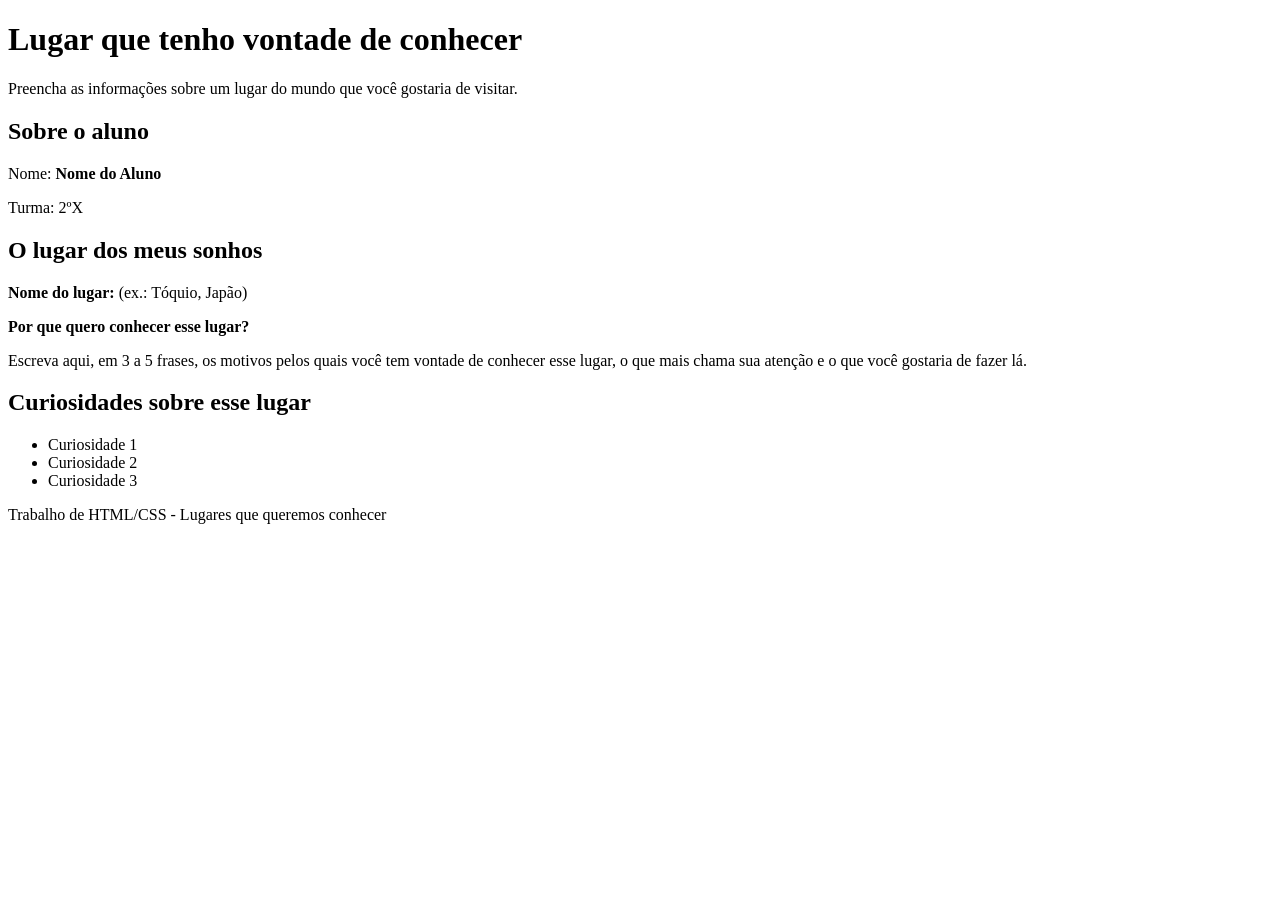
==== index.html @ 08b87584 "Subindo index.html" ====
<!DOCTYPE html>
<html lang="pt-BR">
<head>
    <meta charset="UTF-8">
    <title>Lugar que quero conhecer</title>
    <link rel="stylesheet" href="style.css">
</head>
<body>

<header>
    <h1>Lugar que tenho vontade de conhecer</h1>
    <p>Preencha as informações sobre um lugar do mundo que você gostaria de visitar.</p>
</header>

<main>
    <section id="aluno">
        <h2>Sobre o aluno</h2>
        <p>Nome: <strong>Nome do Aluno</strong></p>
        <p>Turma: 2ºX</p>
    </section>

    <section id="lugar">
        <h2>O lugar dos meus sonhos</h2>
        <p><strong>Nome do lugar:</strong> (ex.: Tóquio, Japão)</p>
        <p><strong>Por que quero conhecer esse lugar?</strong></p>
        <p>
            Escreva aqui, em 3 a 5 frases, os motivos pelos quais você tem vontade de conhecer esse lugar,
            o que mais chama sua atenção e o que você gostaria de fazer lá.
        </p>
    </section>

    <section id="curiosidades">
        <h2>Curiosidades sobre esse lugar</h2>
        <ul>
            <li>Curiosidade 1</li>
            <li>Curiosidade 2</li>
            <li>Curiosidade 3</li>
        </ul>
    </section>
</main>

<footer>
    <p>Trabalho de HTML/CSS - Lugares que queremos conhecer</p>
</footer>

</body>
</html>
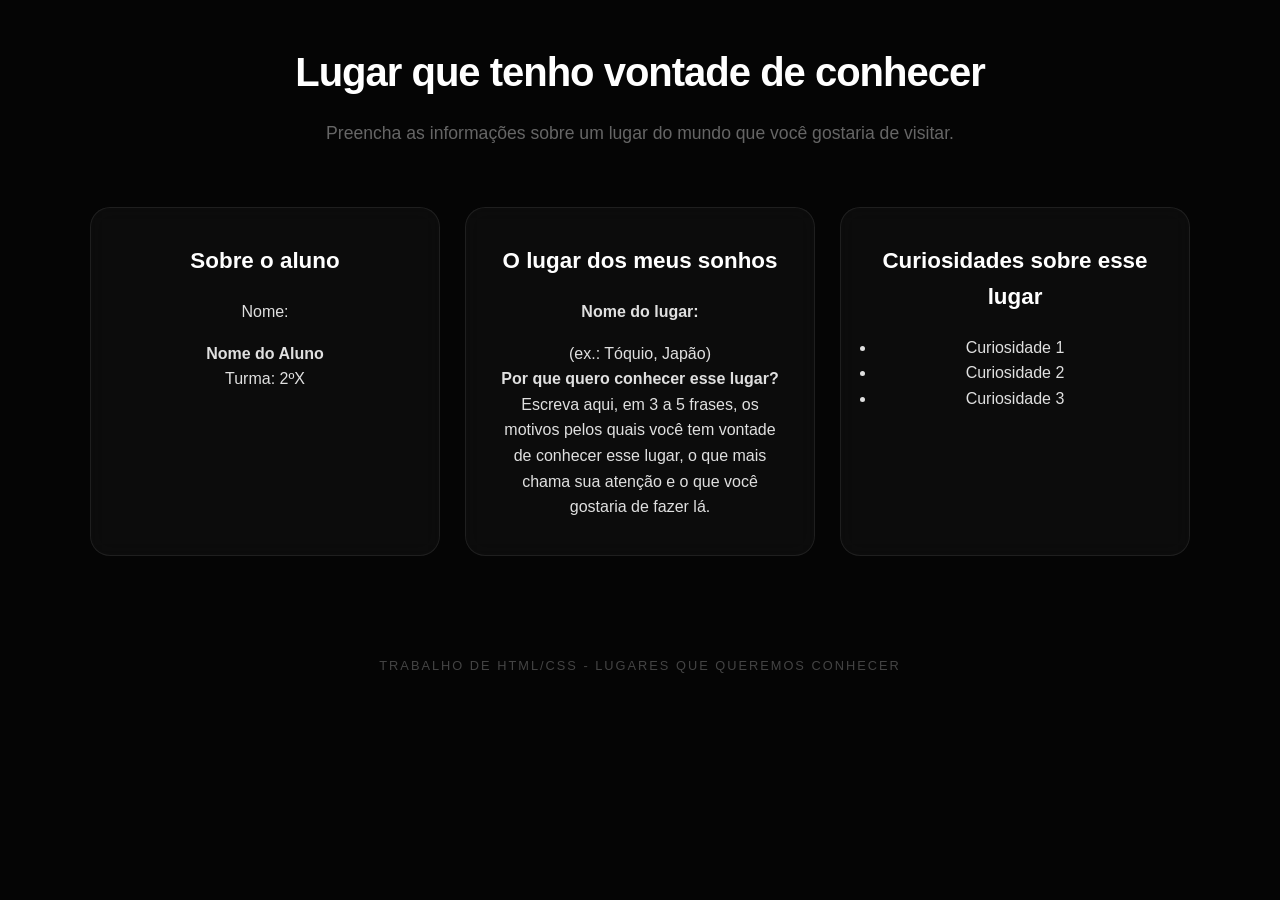
==== commit 9e611fbf: "subindo parte JuliaWatanabe" ====
--- a/index.html
+++ b/index.html
@@ -3,7 +3,7 @@
 <head>
     <meta charset="UTF-8">
     <title>Lugar que quero conhecer</title>
-    <link rel="stylesheet" href="style.css">
+    <link rel="stylesheet" href="style/style.css">
 </head>
 <body>
 
--- a/style/style.css
+++ b/style/style.css
@@ -0,0 +1,110 @@
+
+* {
+    margin: 0;
+    padding: 0;
+    box-sizing: border-box;
+    font-family: 'Inter', -apple-system, BlinkMacSystemFont, 'Segoe UI', Roboto, sans-serif;
+}
+
+body {
+    background-color: #050505; 
+    color: #e0e0e0;
+    line-height: 1.6;
+    display: flex;
+    flex-direction: column;
+    align-items: center;
+    min-height: 100vh;
+    padding: 40px 20px;
+}
+
+header {
+    text-align: center;
+    margin-bottom: 60px;
+    max-width: 800px;
+}
+
+header h1 {
+    font-size: 2.5rem;
+    font-weight: 700;
+    color: #ffffff;
+    letter-spacing: -1px;
+    margin-bottom: 15px;
+}
+
+header p {
+    color: #666;
+    font-size: 1.1rem;
+}
+
+main {
+    display: grid;
+    grid-template-columns: repeat(auto-fit, minmax(300px, 1fr));
+    gap: 25px;
+    width: 100%;
+    max-width: 1100px;
+}
+
+section {
+    background: rgba(255, 255, 255, 0.03); 
+    border: 1px solid rgba(255, 255, 255, 0.08); 
+    border-radius: 20px;
+    padding: 35px;
+    text-align: center;
+    backdrop-filter: blur(10px); 
+    
+    
+    transition: all 0.4s cubic-bezier(0.25, 1, 0.5, 1);
+    cursor: default;
+}
+section p{
+    display: flex;
+    gap: 1rem;
+    flex-direction: column;
+}
+section:hover {
+    transform: translateY(-12px); 
+    background: rgba(255, 255, 255, 0.06);
+    border-color: rgba(255, 255, 255, 0.2);
+    box-shadow: 0 20px 40px rgba(0, 0, 0, 0.4), 0 0 0 1px rgba(255, 255, 255, 0.1);
+}
+
+section h2 {
+    color: #ffffff;
+    font-size: 1.4rem;
+    margin-bottom: 20px;
+    font-weight: 600;
+}
+
+a {
+    text-decoration: none; 
+    color: #ffffff;
+    font-size: 0.9rem;
+    font-weight: 500;
+    text-transform: uppercase;
+    letter-spacing: 1px;
+    
+    padding: 12px 24px;
+    border: 1px solid rgba(255, 255, 255, 0.1);
+    border-radius: 50px;
+    transition: all 0.3s ease;
+    display: inline-block;
+}
+
+a:link, a:visited, a:hover, a:active {
+    text-decoration: none;
+}
+
+a:hover {
+    background: #ffffff;
+    color: #000000;
+    box-shadow: 0 0 20px rgba(255, 255, 255, 0.2);
+}
+
+footer {
+    margin-top: 80px;
+    padding: 20px;
+    color: #444;
+    font-size: 0.8rem;
+    text-transform: uppercase;
+    letter-spacing: 2px;
+}
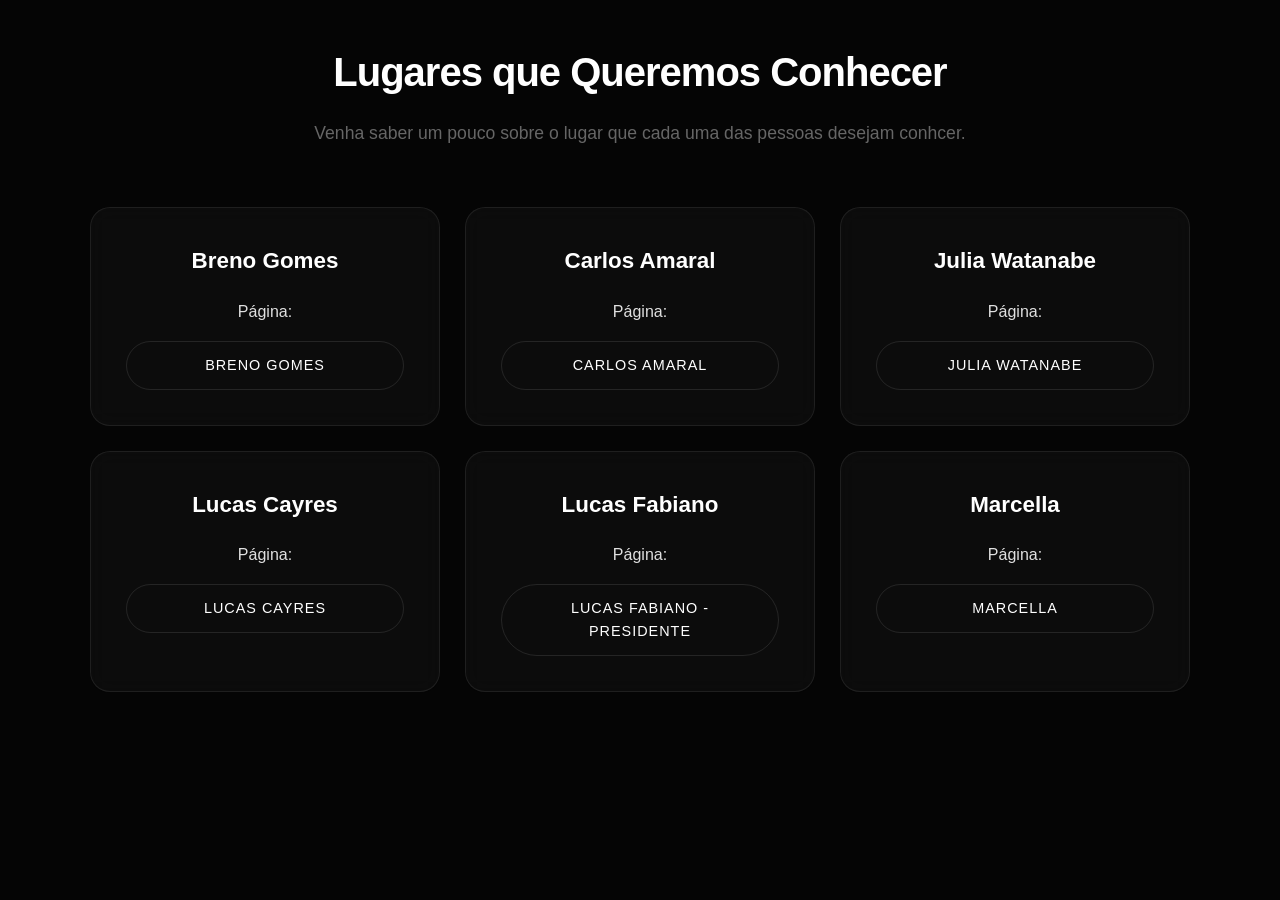
==== commit 8b57c2ed: "feat(index): adicionando o index que conecta a página de todos" ====
--- a/index.html
+++ b/index.html
@@ -1,5 +1,3 @@
-<!DOCTYPE html>
-<html lang="pt-BR">
 <head>
     <meta charset="UTF-8">
     <title>Lugar que quero conhecer</title>
@@ -8,40 +6,34 @@
 <body>
 
 <header>
-    <h1>Lugar que tenho vontade de conhecer</h1>
-    <p>Preencha as informações sobre um lugar do mundo que você gostaria de visitar.</p>
+    <h1>Lugares que Queremos Conhecer</h1>
+    <p>Venha saber um pouco sobre o lugar que cada uma das pessoas desejam conhcer.</p>
 </header>
 
 <main>
-    <section id="aluno">
-        <h2>Sobre o aluno</h2>
-        <p>Nome: <strong>Nome do Aluno</strong></p>
-        <p>Turma: 2ºX</p>
+    <section>
+        <h2>Breno Gomes</h2>
+        <p>Página: <a href="pages/breno.html">Breno Gomes</a></p>
     </section>
 
-    <section id="lugar">
-        <h2>O lugar dos meus sonhos</h2>
-        <p><strong>Nome do lugar:</strong> (ex.: Tóquio, Japão)</p>
-        <p><strong>Por que quero conhecer esse lugar?</strong></p>
-        <p>
-            Escreva aqui, em 3 a 5 frases, os motivos pelos quais você tem vontade de conhecer esse lugar,
-            o que mais chama sua atenção e o que você gostaria de fazer lá.
-        </p>
+    <section>
+        <h2>Carlos Amaral</h2>
+        <p>Página: <a href="pages/carlos.html">Carlos Amaral</a></p>
     </section>
-
-    <section id="curiosidades">
-        <h2>Curiosidades sobre esse lugar</h2>
-        <ul>
-            <li>Curiosidade 1</li>
-            <li>Curiosidade 2</li>
-            <li>Curiosidade 3</li>
-        </ul>
+    <section>
+        <h2>Julia Watanabe</h2>
+        <p>Página: <a href="pages/JuliaWatanabe.html">Julia Watanabe</a></p>
     </section>
-</main>
-
-<footer>
-    <p>Trabalho de HTML/CSS - Lugares que queremos conhecer</p>
-</footer>
-
-</body>
-</html>+    <section>
+        <h2>Lucas Cayres</h2>
+        <p>Página: <a href="pages/lucasCayres.html">Lucas Cayres</a></p>
+    </section>
+    <section >
+        <h2>Lucas Fabiano</h2>
+        <p>Página: <a href="pages/LucasFabiano.html">Lucas Fabiano - Presidente</a></p>
+    </section>
+    <section id="tut">
+        <h2>Marcella</h2>
+        <p>Página: <a href="pages/marcella.html">Marcella</a></p>
+    </section>
+</main>
